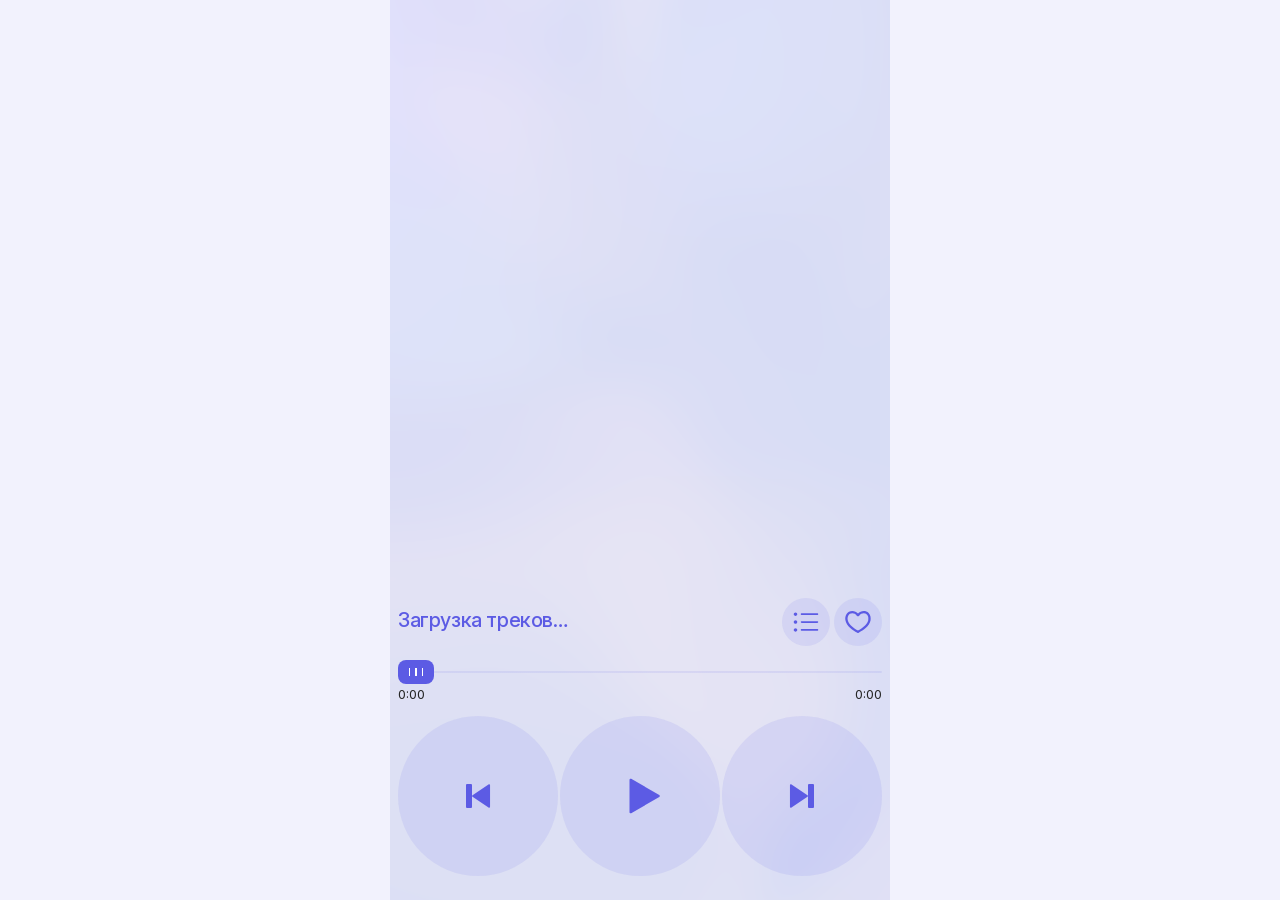
==== index.html @ bbfbdd8b "Add files via upload" ====
<!doctype html>
<html lang="ru">
<head>
  <meta charset="utf-8">
  <meta name="viewport" content="width=device-width,initial-scale=1,minimum-scale=1,maximum-scale=1,user-scalable=no,viewport-fit=cover">
  <meta name="theme-color" content="#f2f2fd">
  <title>Звук — Микстейпы</title>
  <link rel="stylesheet" href="styles.css?v=20260922-fluid-controls">
  <script src="https://telegram.org/js/telegram-web-app.js"></script>
  <script type="module" src="assets/glow.js?v=11-background-audio"></script>
  <script src="app.js?v=20260924-card-haptic" type="module"></script>
</head>
<body>
  <main class="app" aria-label="Музыкальные микстейпы">
    <div id="glow-background" aria-hidden="true"></div>
    <section class="carousel" aria-label="Подборки: листайте влево или вправо" aria-roledescription="карусель" tabindex="0"></section>
    <section class="controls" aria-label="Аудиоплеер">
      <div class="song-row">
        <div class="song" aria-live="polite"><h1 id="song-title">Загрузка треков…</h1><p id="artist"></p></div>
        <div class="actions"><button id="tracklist" aria-label="Открыть список треков"><span class="icon list"></span></button><button id="save" aria-label="Добавить трек в избранное" aria-pressed="false"><span class="icon heart"></span></button></div>
      </div>
      <div class="progress"><input id="seek" type="range" min="0" max="100" step="0.1" value="0" aria-label="Позиция воспроизведения" disabled><div class="times"><span id="elapsed">0:00</span><span id="duration">0:00</span></div></div>
      <div class="transport"><button id="prev" aria-label="Предыдущий трек"><span class="icon next previous"></span></button><button id="play" aria-label="Воспроизвести"><span class="icon play"></span></button><button id="next" aria-label="Следующий трек"><span class="icon next"></span></button></div>
    </section>
  </main>
  <aside id="like-toast" class="like-toast" aria-label="Трек добавлен в Любимое" hidden inert>
    <div class="like-toast-message" role="status"><span class="like-toast-icon"><img src="assets/toast-heart.svg" alt="" width="24" height="24"></span><p>Сохранили трек<br>в Любимое в Звуке</p></div>
    <button id="like-toast-open" type="button">Открыть</button>
  </aside>
  <p id="status" role="status" hidden></p>
  <dialog id="playlist" aria-labelledby="playlist-title"><button class="sheet-handle" aria-label="Закрыть список треков"><span></span></button><h2 id="playlist-title" class="sr-only">Треки подборки</h2><div id="tracks"></div></dialog>
  <audio id="audio" preload="metadata"></audio>
</body>
</html>
---- styles.css ----
@font-face{font-family:Inter;src:url('assets/InterVariable.woff2') format('woff2');font-weight:100 900;font-display:swap}
:root{--accent:#5c5be4;--tint:rgba(92,91,228,.1);--surface:#f2f2fd;--safe-top:env(safe-area-inset-top,0px);--safe-bottom:env(safe-area-inset-bottom,0px)}
*{box-sizing:border-box}html,body{margin:0;min-height:100%;background:var(--surface)}body{font-family:Inter,-apple-system,BlinkMacSystemFont,"Segoe UI",sans-serif;color:var(--accent);-webkit-font-smoothing:antialiased;transition:background .25s;-webkit-tap-highlight-color:transparent}button,input{font:inherit}button{border:0;cursor:pointer;color:inherit;background:var(--tint);display:grid;place-items:center}button:focus-visible,input:focus-visible,.carousel:focus-visible{outline:3px solid var(--accent);outline-offset:3px}button:active{transform:scale(.96)}button:disabled{opacity:.4}p,h1,h2{margin:0}.app{width:100%;max-width:500px;margin:auto;height:100svh;height:var(--app-height,100dvh);min-height:570px;display:flex;flex-direction:column;gap:18px;padding-top:calc(var(--safe-top) + 12px);padding-bottom:max(24px,var(--safe-bottom));overflow:hidden}.carousel{position:relative;display:flex;flex:1;min-height:0;gap:2px;padding:0 8px;overflow-x:auto;scroll-snap-type:x mandatory;scrollbar-width:none;overscroll-behavior-x:contain;touch-action:pan-x pan-y;user-select:none;cursor:grab}.carousel::-webkit-scrollbar{display:none}.card{position:relative;flex:0 0 calc(100% - 0px);min-width:0;overflow:hidden;border-radius:12px;scroll-snap-align:center;scroll-snap-stop:always;display:flex;flex-direction:column;align-items:center;justify-content:space-between;padding:0 16px 20px;color:white;text-transform:uppercase;background:var(--card-color)}.card-background{position:absolute;inset:0;width:100%;height:100%;object-fit:cover;pointer-events:none}.card>*:not(.card-background){position:relative}.card-top{display:flex;justify-content:space-between;align-items:center;width:100%;padding:16px 0;font-size:15px;font-weight:500;letter-spacing:-.3px}.logo{width:83px;height:24px}.avatar{width:clamp(130px,27svh,200px);height:clamp(130px,27svh,200px);object-fit:contain;pointer-events:none}.card-copy{width:100%;display:flex;flex-direction:column;gap:20px}.card h2{font-size:clamp(25px,8.14vw,32px);font-weight:600;line-height:1.1;letter-spacing:-.64px}.byline{display:grid;grid-template-columns:1fr 1fr;gap:8px;font-size:15px;font-weight:500;line-height:1.2;letter-spacing:-.3px}.controls{padding:0 8px;display:flex;flex-direction:column;gap:14px;flex:none}.song-row{display:flex;align-items:center;gap:8px;justify-content:space-between;min-height:48px}.song{min-width:0;flex:1}.song h1{font-size:20px;font-weight:500;line-height:24px;letter-spacing:-.4px;overflow:hidden;white-space:nowrap;text-overflow:ellipsis}.song p{font-size:16px;line-height:20px;margin-top:4px;letter-spacing:-.32px;opacity:.8;overflow:hidden;white-space:nowrap;text-overflow:ellipsis}.actions{display:flex;gap:4px;flex:none}.actions button{width:48px;height:48px;border-radius:50%}.icon{display:block;width:32px;height:32px;background:var(--accent);mask:var(--icon) center/contain no-repeat;-webkit-mask:var(--icon) center/contain no-repeat}.list{--icon:url('assets/list.svg');width:28px;height:28px}.heart{--icon:url('assets/heart-outline.svg');width:28px;height:28px}.next{--icon:url('assets/next.svg')}.previous{transform:rotate(180deg)}.play{--icon:url('assets/play.svg');width:42px;height:42px}.pause{--icon:url('assets/pause.svg');width:42px;height:42px}#save[aria-pressed=true] .heart{--icon:url('assets/heart-filled.svg')}.progress{height:42px}.times{display:flex;justify-content:space-between;font-size:13px;line-height:16px;font-variant-numeric:tabular-nums;color:#262626;margin-top:2px}input[type=range]{--progress:0%;display:block;appearance:none;-webkit-appearance:none;width:100%;height:24px;margin:0;background:transparent;cursor:pointer}input[type=range]::-webkit-slider-runnable-track{height:2px;background:linear-gradient(to right,var(--accent) var(--progress),var(--tint) var(--progress));border-radius:3px}input[type=range]::-moz-range-track{height:2px;background:var(--tint)}input[type=range]::-moz-range-progress{background:var(--accent);height:2px}input[type=range]::-webkit-slider-thumb{appearance:none;width:36px;height:24px;border:0;border-radius:8px;margin-top:-11px;background:linear-gradient(90deg,transparent 30%,white 30% 34%,transparent 34% 48%,white 48% 52%,transparent 52% 66%,white 66% 70%,transparent 70%) center/100% 8px no-repeat,var(--accent)}input[type=range]::-moz-range-thumb{width:36px;height:24px;border:0;border-radius:8px;background:var(--accent)}.transport{display:grid;grid-template-columns:repeat(3,minmax(0,1fr));gap:2px}.transport button{width:100%;height:auto;aspect-ratio:1;border-radius:50%;padding:0;justify-self:center;align-self:center}#status{position:fixed;bottom:16px;left:50%;transform:translateX(-50%);max-width:90%;padding:12px 18px;border-radius:16px;background:#222;color:white;font-size:14px;z-index:3}dialog{border:0;border-radius:24px 24px 0 0;padding:24px;max-height:80dvh;width:min(100%,500px);max-width:100%;margin:auto auto 0;background:var(--surface);color:var(--accent)}dialog::backdrop{background:#0006}.dialog-heading{display:flex;align-items:center;justify-content:space-between;margin-bottom:20px;gap:12px}.dialog-heading h2{font-size:20px}.dialog-heading button{padding:12px;border-radius:20px}.track{width:100%;text-align:left;display:block;padding:16px;margin-top:6px;border-radius:12px}.track span{display:block;font-size:14px;margin-top:5px;opacity:.8}.track[aria-current=true]{background:var(--accent);color:white}@media(max-height:700px){.app{gap:12px;padding-bottom:max(12px,var(--safe-bottom))}.card-copy{gap:12px}.avatar{width:130px;height:130px}.card h2{font-size:26px}.controls{gap:10px}.card-top{padding:12px 0}.card{padding-bottom:16px}}@media(min-width:600px){.app{padding-top:24px;padding-bottom:24px}}@media(prefers-reduced-motion:reduce){*{scroll-behavior:auto!important;transition:none!important}}

/* One decorative React/WebGL layer; existing content keeps all touch targets. */
.app{position:relative;isolation:isolate}
#glow-background{position:absolute;inset:0;z-index:0;pointer-events:none;opacity:.16}
.app>.carousel,.app>.controls{position:relative;z-index:1}
.card>.card-shader{position:absolute;inset:0;z-index:0;pointer-events:none;border-radius:inherit;background:#625BFF}
.card.has-glow>.card-background{visibility:hidden}
.card.has-glow>.card-top,.card.has-glow>.avatar,.card.has-glow>.card-copy{z-index:1}

/* Thumb feedback without native WebView shadows. */
#seek{touch-action:pan-x;filter:none;box-shadow:none}
#seek::-webkit-slider-thumb{box-shadow:none;filter:none;transition:transform 120ms ease;transform-origin:center}
#seek::-moz-range-thumb{box-shadow:none;filter:none;transition:transform 120ms ease;transform-origin:center}
#seek.is-scrubbing::-webkit-slider-thumb{transform:scale(1.12)}
#seek.is-scrubbing::-moz-range-thumb{transform:scale(1.12)}
@media(prefers-reduced-motion:reduce){#seek::-webkit-slider-thumb{transition:none}#seek::-moz-range-thumb{transition:none}}

/* Figma save confirmation stays inside Telegram safe insets. */
.like-toast{position:fixed;z-index:5;top:calc(var(--safe-top) + 22px);left:50%;width:calc(100% - 32px);max-width:468px;padding:14px 12px;display:flex;align-items:center;justify-content:space-between;gap:10px;border-radius:10px;background:var(--toast-background,#5c5be4cc);backdrop-filter:blur(40px);-webkit-backdrop-filter:blur(40px);color:white;transform:translate(-50%,calc(-100% - var(--safe-top) - 30px));opacity:0;transition:transform 250ms cubic-bezier(.2,.8,.2,1),opacity 200ms;touch-action:pan-x;user-select:none;pointer-events:none}
.like-toast[hidden]{display:none}
.like-toast.is-visible{transform:translate(-50%,0);opacity:1;pointer-events:auto}
.like-toast-message{display:flex;align-items:center;gap:10px;min-width:0}
.like-toast-message p{font-size:15px;line-height:1.1;letter-spacing:-.3px;font-weight:500}
.like-toast-icon{display:grid;place-items:center;flex:none;width:44px;height:44px;border-radius:32px;background:rgba(250,240,240,.15)}
.like-toast-icon img{width:23.333px;height:23.333px}
#like-toast-open{flex:none;padding:14px 18px;border-radius:100px;background:white;color:var(--accent);font-size:15px;font-weight:500;line-height:16px;letter-spacing:-.3px}
#like-toast-open:focus-visible{outline-color:white}
@media(max-width:350px){.like-toast{gap:6px;padding-inline:10px}.like-toast-message{gap:7px}.like-toast-message p{font-size:13px}#like-toast-open{padding-inline:12px}}

/* Album-sleeve track list in a draggable bottom sheet. */
#playlist{padding:0 20px max(24px,var(--safe-bottom));border-radius:24px 24px 0 0;max-height:calc(88dvh - var(--safe-top));overflow:hidden;background:var(--surface);color:var(--accent);transform:translateY(100%);transition:transform 260ms cubic-bezier(.2,.8,.2,1)}
#playlist[open]{display:flex;flex-direction:column}
#playlist.is-open{transform:translateY(var(--sheet-drag,0px))}
#playlist.is-dragging{transition:none}
#playlist::backdrop{background:rgba(15,12,35,.32);backdrop-filter:blur(5px);-webkit-backdrop-filter:blur(5px)}
.sheet-handle{width:100%;min-height:36px;flex:none;background:none;touch-action:none;border-radius:12px}
.sheet-handle span{width:36px;height:4px;border-radius:4px;background:currentColor;opacity:.3}
#playlist .dialog-heading{align-items:flex-start;margin:8px 0 22px;flex:none;touch-action:none}
#playlist-title{max-width:80%;font-size:22px;line-height:1.05;font-weight:600;letter-spacing:-.7px;text-transform:uppercase}
#playlist-count{font-size:12px;white-space:nowrap;padding-top:3px;font-variant-numeric:tabular-nums}
#tracks{overflow-y:auto;overscroll-behavior:contain;min-height:0;padding-bottom:8px;scrollbar-width:thin}
#playlist .track{display:flex;align-items:flex-start;justify-content:space-between;gap:16px;padding:10px 8px;margin:0;border-radius:6px;text-align:left;background:transparent;min-height:52px;color:inherit}
#playlist .track span{margin:0;opacity:1}
#playlist .track-copy{min-width:0}
#playlist .track-title{font-size:18px;line-height:1.12;letter-spacing:-.6px;font-weight:500;text-transform:uppercase;overflow-wrap:anywhere}
#playlist .track-artist{font-size:12px;line-height:1.3;opacity:.65;margin-top:4px;text-transform:uppercase}
#playlist .track-duration{font-size:18px;line-height:1.12;letter-spacing:-.6px;font-variant-numeric:tabular-nums;flex:none}
#playlist .track[aria-current=true]{background:transparent}

/* Allow scrolling while excluding pinch and double-tap zoom. */
html,body{touch-action:pan-x pan-y}
button{touch-action:manipulation}

/* Cassette sides, matching the tracklist design. */
.sr-only{position:absolute!important;width:1px;height:1px;padding:0;overflow:hidden;clip-path:inset(50%);white-space:nowrap}
#playlist{background:white;padding:0 0 max(16px,var(--safe-bottom))}
#playlist .sheet-handle{min-height:28px}
#tracks{padding:0 16px 8px 2px;scrollbar-color:var(--tint) transparent}
.side-heading{display:flex;justify-content:space-between;align-items:center;gap:8px;padding:0 16px 0 38px;margin:2px 0 8px;font-size:14px;line-height:22px;font-weight:500;font-style:italic;text-transform:uppercase;letter-spacing:-.28px}
.side-heading>span:nth-child(2){font-size:12px}
.track-side+.track-side{margin-top:40px}
.noise-label{display:flex;align-items:center;gap:8px}
.noise-label i{display:block;width:16px;height:16px;border:1px solid currentColor}
#playlist .track{display:grid;grid-template-columns:26px minmax(0,1fr) auto;justify-items:stretch;align-items:start;gap:8px;padding:8px 16px 8px 6px;border-radius:4px;min-height:57px}
#playlist .track-title{font-size:19px;font-weight:600;line-height:1.2;letter-spacing:-.38px}
#playlist .track-artist{font-size:12px;font-weight:400;line-height:18px;letter-spacing:-.24px;opacity:1;margin-top:0}
#playlist .track-number,#playlist .track-duration{font-size:12px;line-height:22px;letter-spacing:-.24px;font-weight:500;opacity:.7;font-variant-numeric:tabular-nums;white-space:nowrap}
#playlist .track-duration{margin-left:16px}
#playlist.has-started-track .track[aria-current=true]{background:color-mix(in srgb,var(--accent) 8%,transparent)}

/* Dialog autofocus must not outline the full-width drag handle. */
#playlist .sheet-handle:focus{outline:none;box-shadow:none}
#playlist .sheet-handle span{outline:none;box-shadow:none}
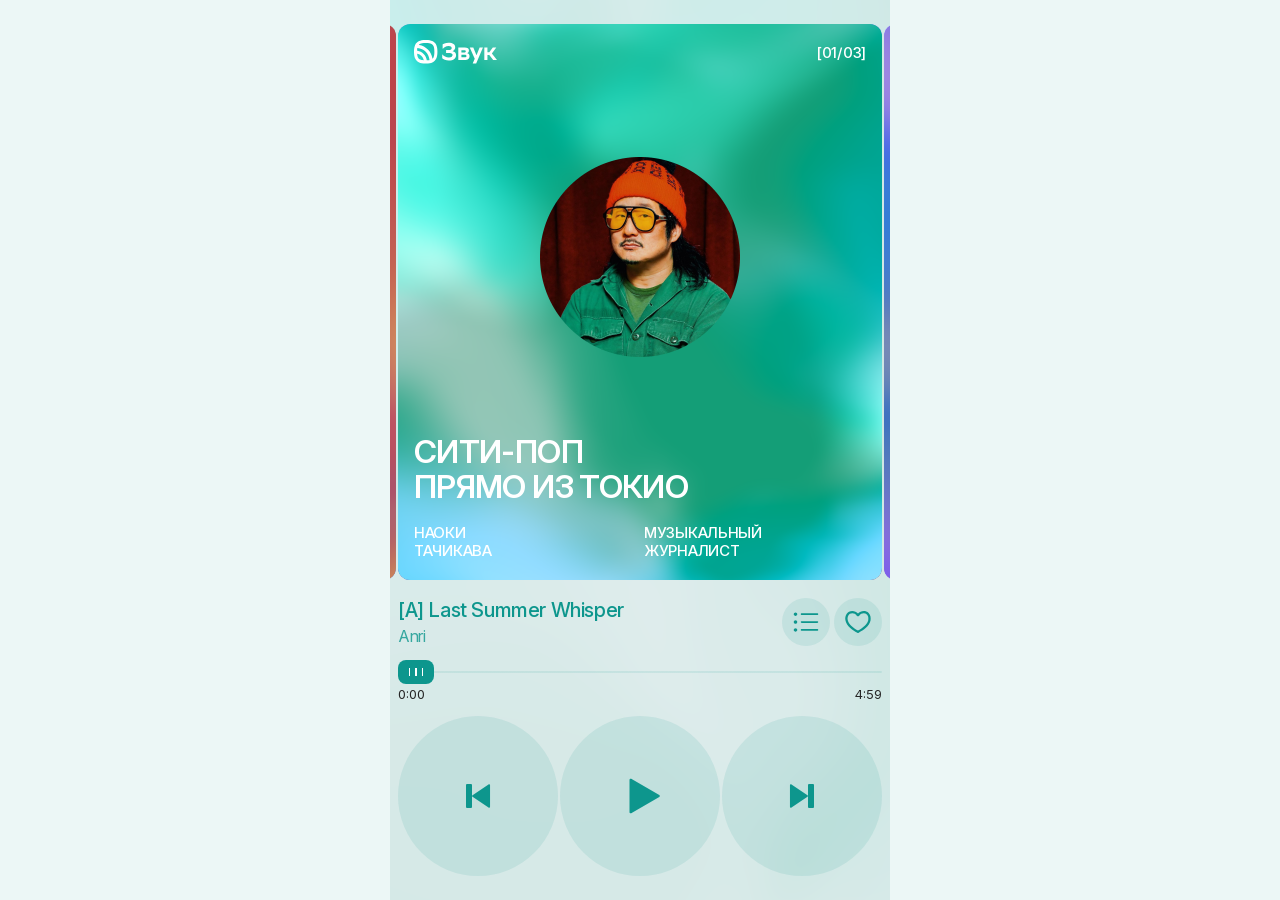
==== commit a8e37082: "Add files via upload" ====
--- a/index.html
+++ b/index.html
@@ -8,7 +8,7 @@
   <link rel="stylesheet" href="styles.css?v=20260922-fluid-controls">
   <script src="https://telegram.org/js/telegram-web-app.js"></script>
   <script type="module" src="assets/glow.js?v=11-background-audio"></script>
-  <script src="app.js?v=20260924-card-haptic" type="module"></script>
+  <script src="app.js?v=20260924-startup-fix" type="module"></script>
 </head>
 <body>
   <main class="app" aria-label="Музыкальные микстейпы">
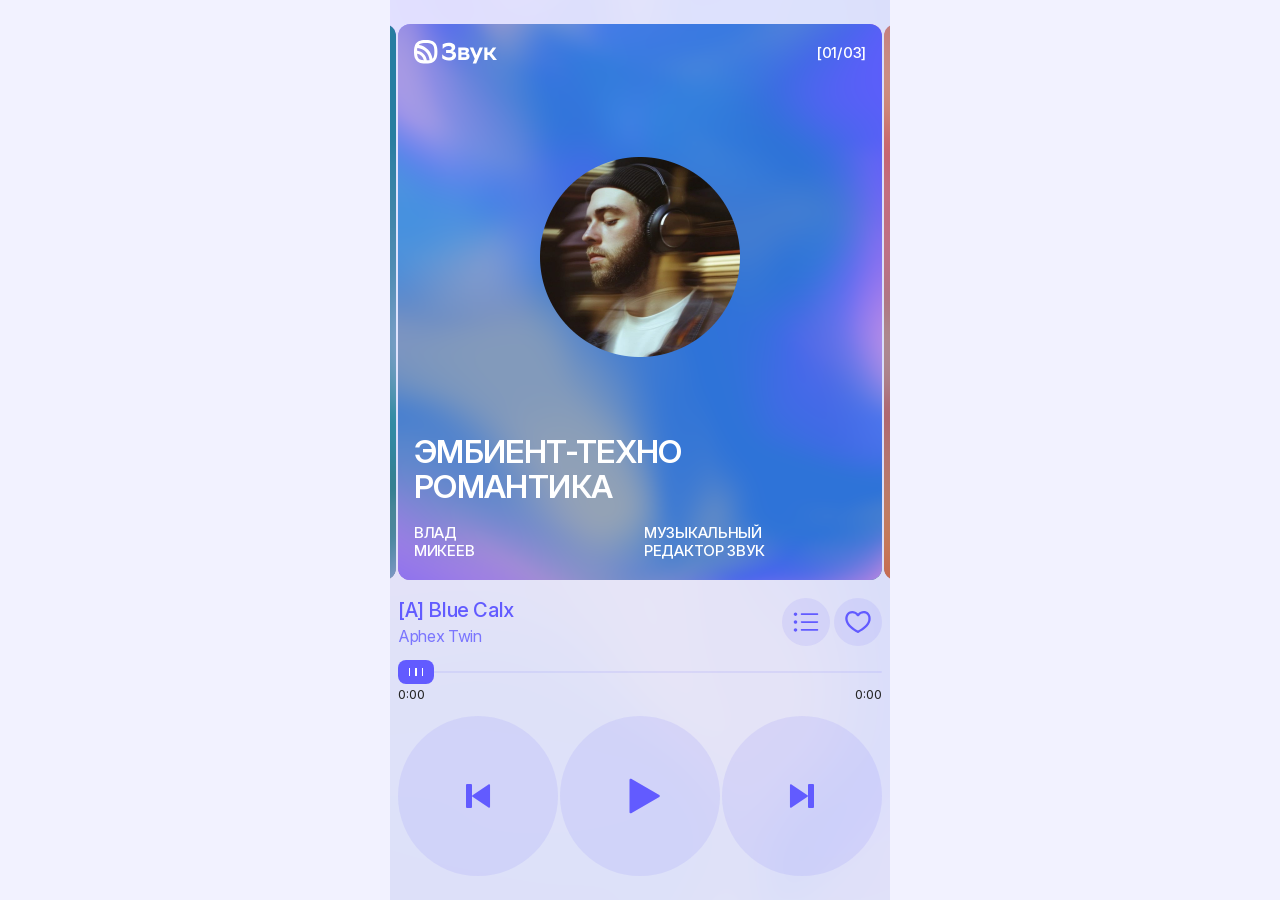
==== commit 553a20a9: "Add files via upload" ====
--- a/index.html
+++ b/index.html
@@ -7,8 +7,8 @@
   <title>Звук — Микстейпы</title>
   <link rel="stylesheet" href="styles.css?v=20260922-fluid-controls">
   <script src="https://telegram.org/js/telegram-web-app.js"></script>
-  <script type="module" src="assets/glow.js?v=11-background-audio"></script>
-  <script src="app.js?v=20260924-startup-fix" type="module"></script>
+  <script type="module" src="assets/glow.js?v=9-card-admin"></script>
+  <script src="app.js?v=20260923-admin" type="module"></script>
 </head>
 <body>
   <main class="app" aria-label="Музыкальные микстейпы">
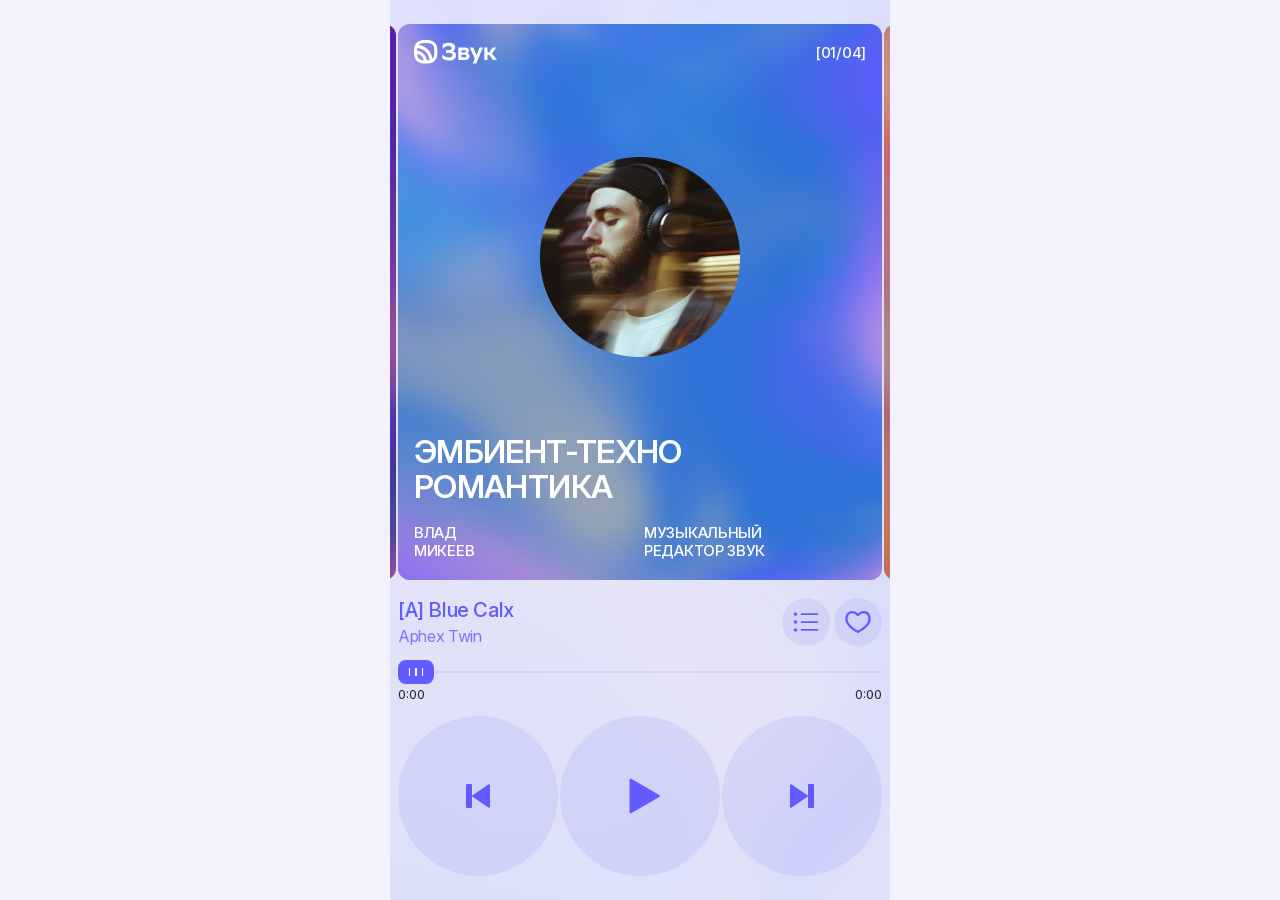
==== commit 8b6ba6cf: "Add files via upload" ====
--- a/index.html
+++ b/index.html
@@ -5,10 +5,10 @@
   <meta name="viewport" content="width=device-width,initial-scale=1,minimum-scale=1,maximum-scale=1,user-scalable=no,viewport-fit=cover">
   <meta name="theme-color" content="#f2f2fd">
   <title>Звук — Микстейпы</title>
-  <link rel="stylesheet" href="styles.css?v=20260922-fluid-controls">
+  <link rel="stylesheet" href="styles.css?v=20260924-four-cards">
   <script src="https://telegram.org/js/telegram-web-app.js"></script>
-  <script type="module" src="assets/glow.js?v=9-card-admin"></script>
-  <script src="app.js?v=20260923-admin" type="module"></script>
+  <script type="module" src="assets/glow.js?v=20260924-four-cards"></script>
+  <script src="app.js?v=20260924-avatar04" type="module"></script>
 </head>
 <body>
   <main class="app" aria-label="Музыкальные микстейпы">
--- a/styles.css
+++ b/styles.css
@@ -74,3 +74,5 @@
 /* Dialog autofocus must not outline the full-width drag handle. */
 #playlist .sheet-handle:focus{outline:none;box-shadow:none}
 #playlist .sheet-handle span{outline:none;box-shadow:none}
+
+.avatar-initials{display:grid;place-items:center;border-radius:50%;background:#ffffff20;color:white;font-size:64px;font-weight:500;flex-shrink:0}
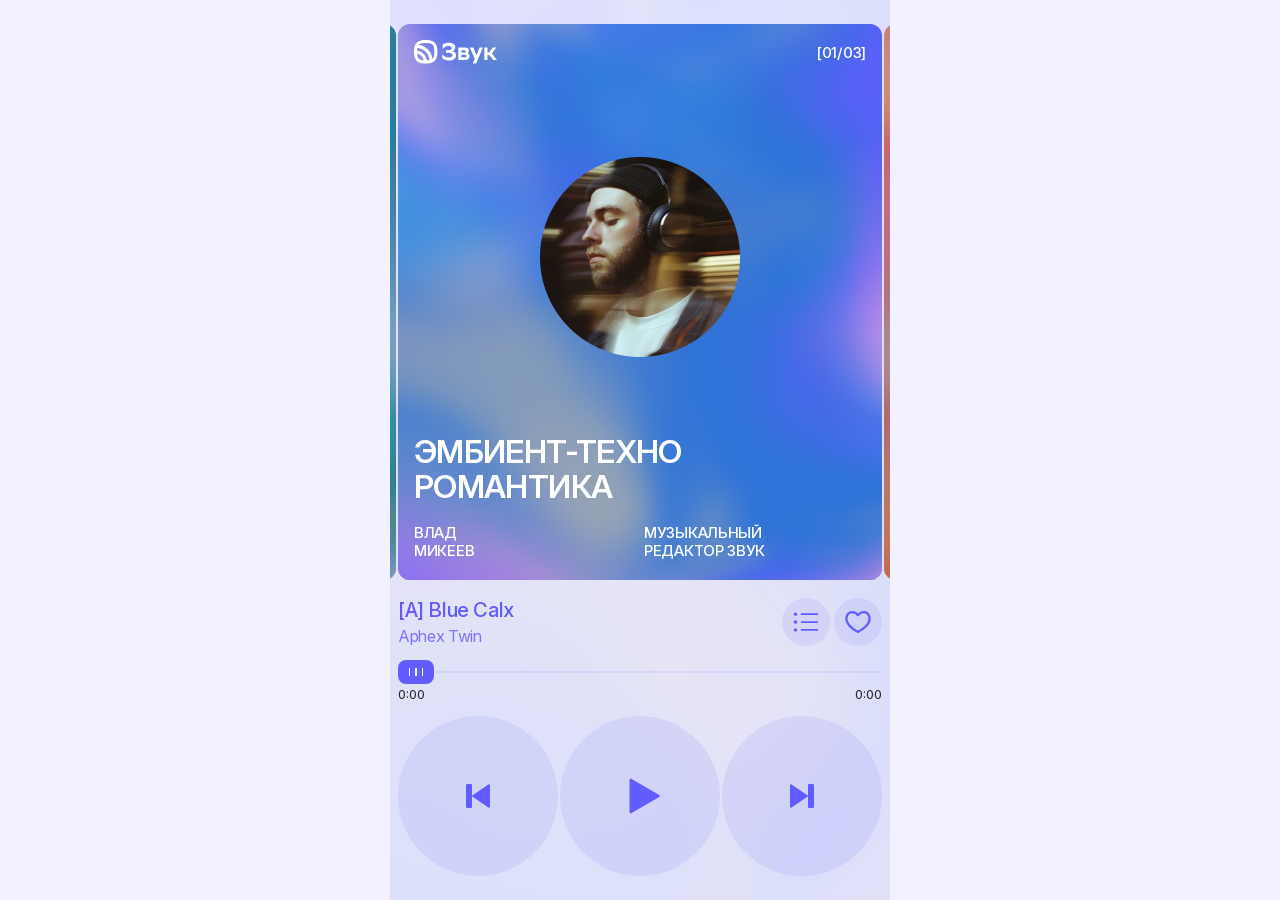
==== commit ba58f4fc: "Add files via upload" ====
--- a/index.html
+++ b/index.html
@@ -5,10 +5,10 @@
   <meta name="viewport" content="width=device-width,initial-scale=1,minimum-scale=1,maximum-scale=1,user-scalable=no,viewport-fit=cover">
   <meta name="theme-color" content="#f2f2fd">
   <title>Звук — Микстейпы</title>
-  <link rel="stylesheet" href="styles.css?v=20260924-four-cards">
+  <link rel="stylesheet" href="styles.css?v=20260922-fluid-controls">
   <script src="https://telegram.org/js/telegram-web-app.js"></script>
-  <script type="module" src="assets/glow.js?v=20260924-four-cards"></script>
-  <script src="app.js?v=20260924-avatar04" type="module"></script>
+  <script type="module" src="assets/glow.js?v=9-card-admin"></script>
+  <script src="app.js?v=20260923-admin" type="module"></script>
 </head>
 <body>
   <main class="app" aria-label="Музыкальные микстейпы">
--- a/styles.css
+++ b/styles.css
@@ -74,5 +74,3 @@
 /* Dialog autofocus must not outline the full-width drag handle. */
 #playlist .sheet-handle:focus{outline:none;box-shadow:none}
 #playlist .sheet-handle span{outline:none;box-shadow:none}
-
-.avatar-initials{display:grid;place-items:center;border-radius:50%;background:#ffffff20;color:white;font-size:64px;font-weight:500;flex-shrink:0}
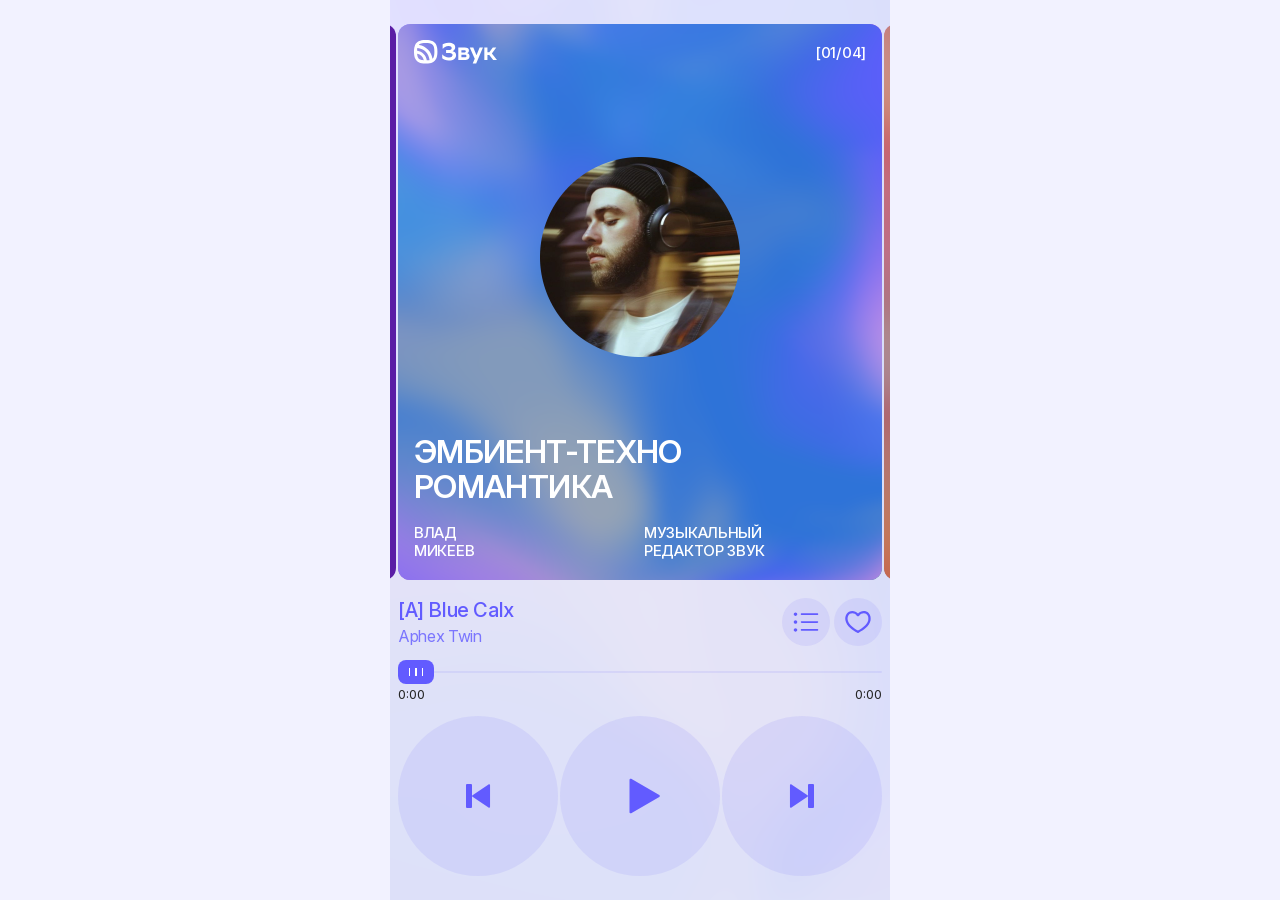
==== commit d3daafc9: "Add files via upload" ====
--- a/index.html
+++ b/index.html
@@ -5,10 +5,10 @@
   <meta name="viewport" content="width=device-width,initial-scale=1,minimum-scale=1,maximum-scale=1,user-scalable=no,viewport-fit=cover">
   <meta name="theme-color" content="#f2f2fd">
   <title>Звук — Микстейпы</title>
-  <link rel="stylesheet" href="styles.css?v=20260922-fluid-controls">
+  <link rel="stylesheet" href="styles.css?v=20260924-four-cards">
   <script src="https://telegram.org/js/telegram-web-app.js"></script>
-  <script type="module" src="assets/glow.js?v=9-card-admin"></script>
-  <script src="app.js?v=20260923-admin" type="module"></script>
+  <script type="module" src="assets/glow.js?v=20260924-four-cards"></script>
+  <script src="app.js?v=20260924-four-cache-fix" type="module"></script>
 </head>
 <body>
   <main class="app" aria-label="Музыкальные микстейпы">
--- a/styles.css
+++ b/styles.css
@@ -74,3 +74,5 @@
 /* Dialog autofocus must not outline the full-width drag handle. */
 #playlist .sheet-handle:focus{outline:none;box-shadow:none}
 #playlist .sheet-handle span{outline:none;box-shadow:none}
+
+.avatar-initials{display:grid;place-items:center;border-radius:50%;background:#ffffff20;color:white;font-size:64px;font-weight:500;flex-shrink:0}
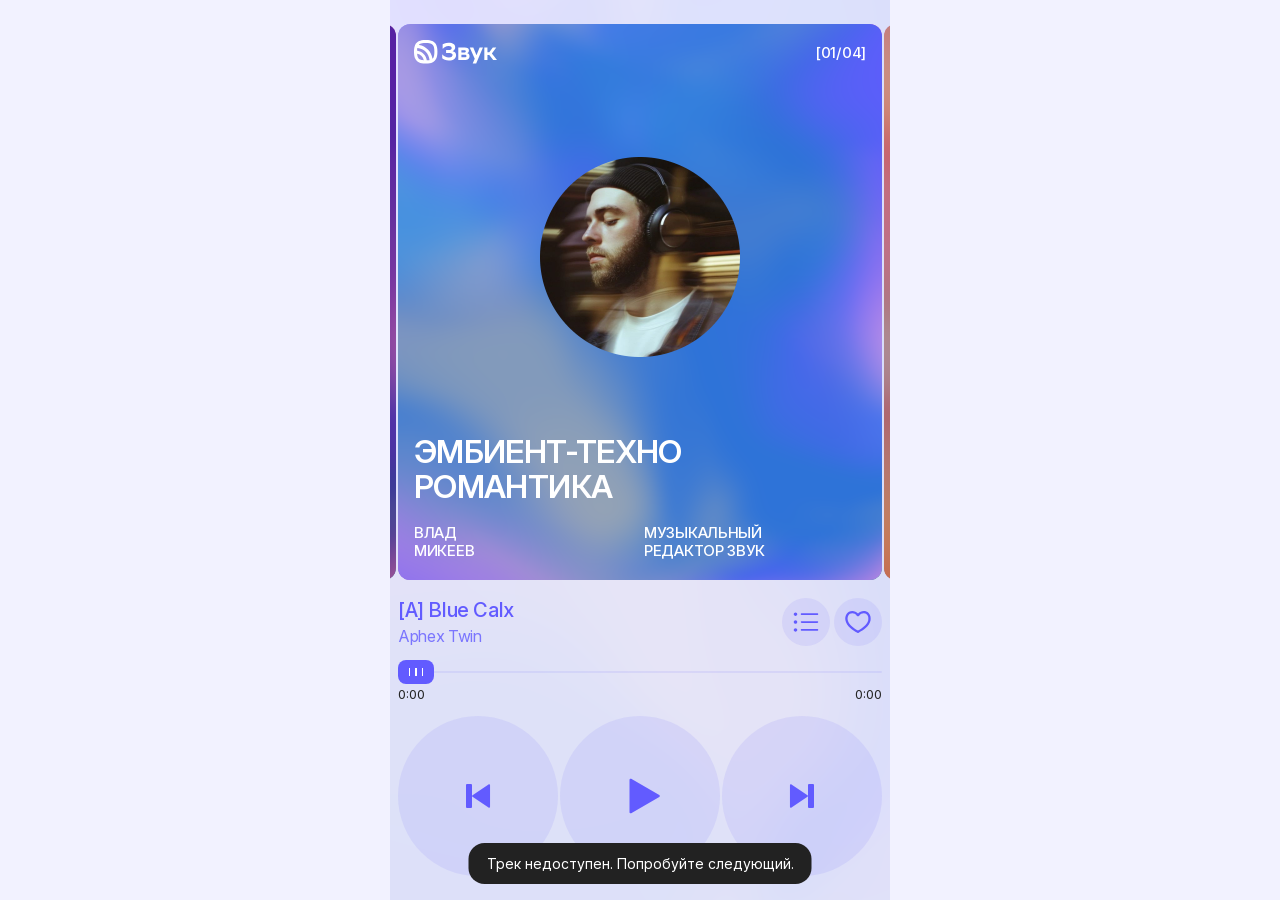
==== commit 1df36dce: "Add files via upload" ====
--- a/index.html
+++ b/index.html
@@ -7,8 +7,8 @@
   <title>Звук — Микстейпы</title>
   <link rel="stylesheet" href="styles.css?v=20260924-four-cards">
   <script src="https://telegram.org/js/telegram-web-app.js"></script>
-  <script type="module" src="assets/glow.js?v=20260924-four-cards"></script>
-  <script src="app.js?v=20260924-four-cache-fix" type="module"></script>
+  <script type="module" src="assets/glow.js?v=20260924-background-four"></script>
+  <script src="app.js?v=20260924-background-four" type="module"></script>
 </head>
 <body>
   <main class="app" aria-label="Музыкальные микстейпы">
